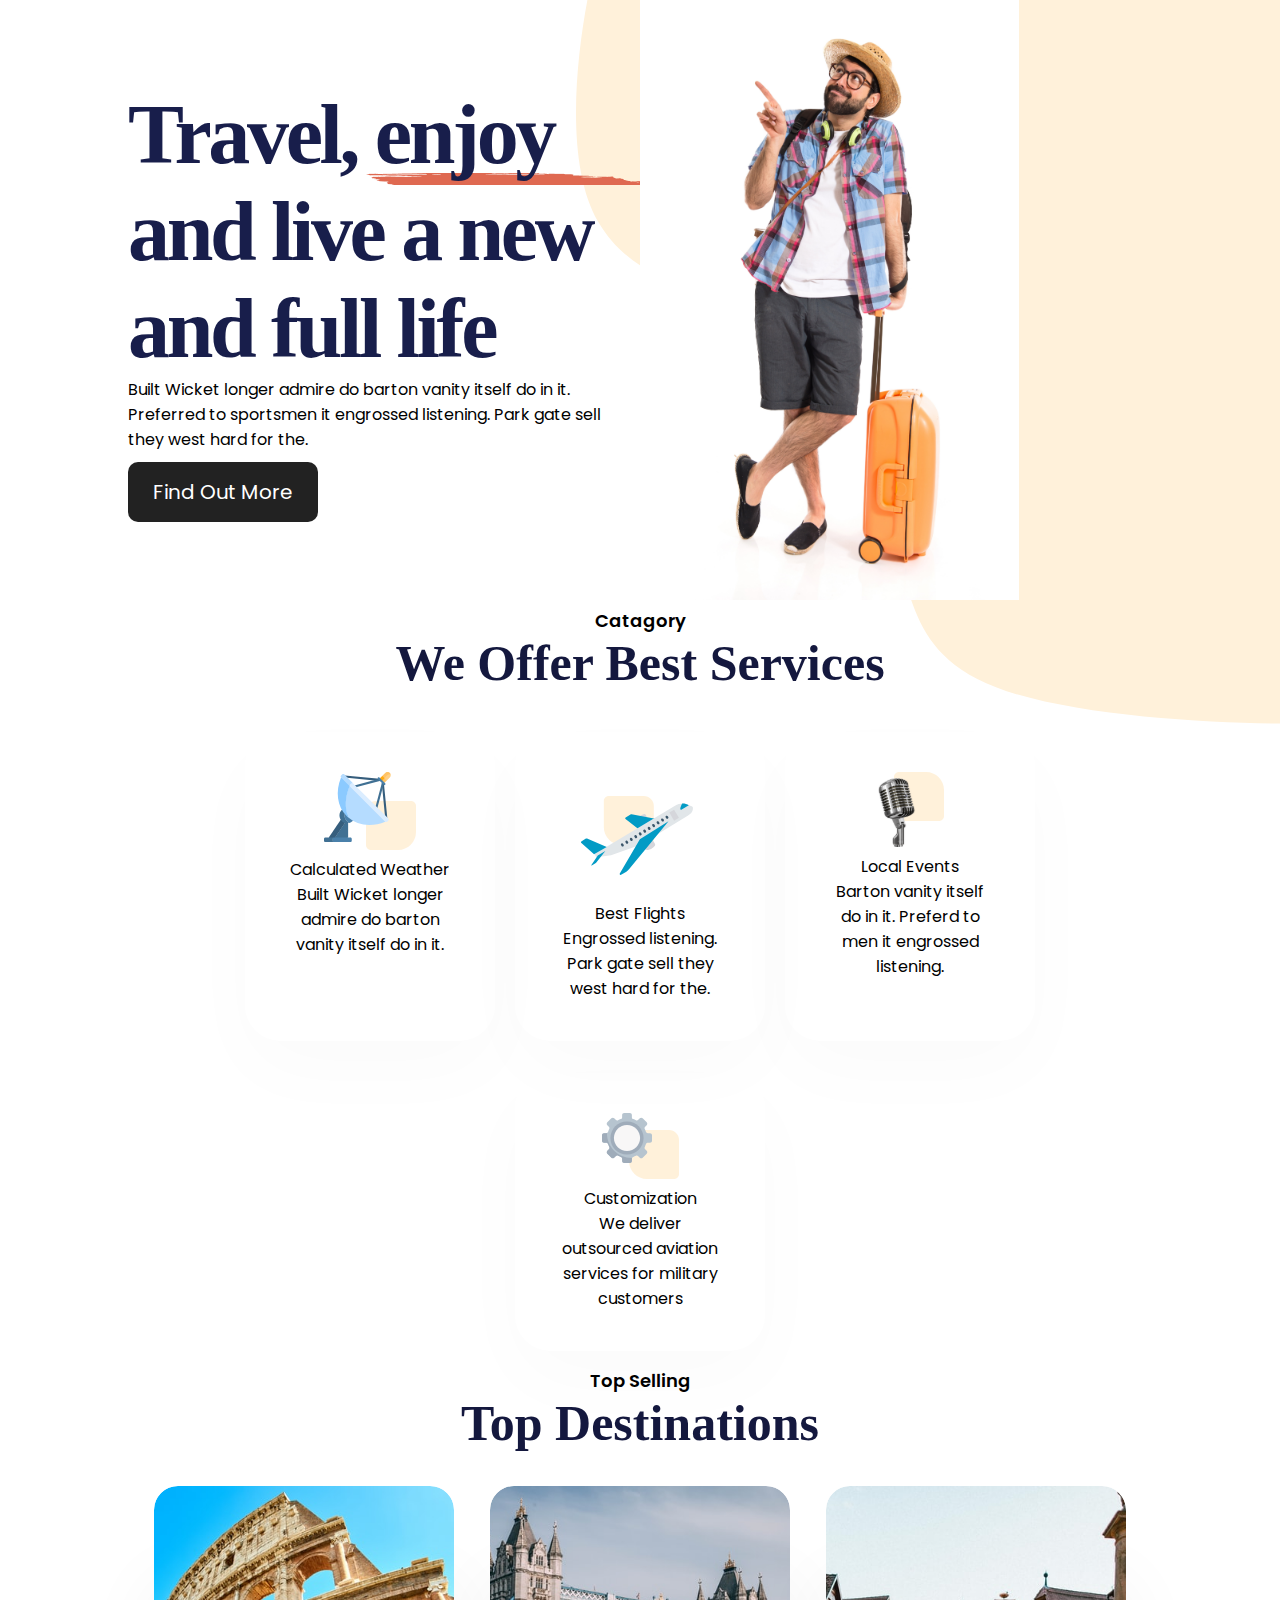
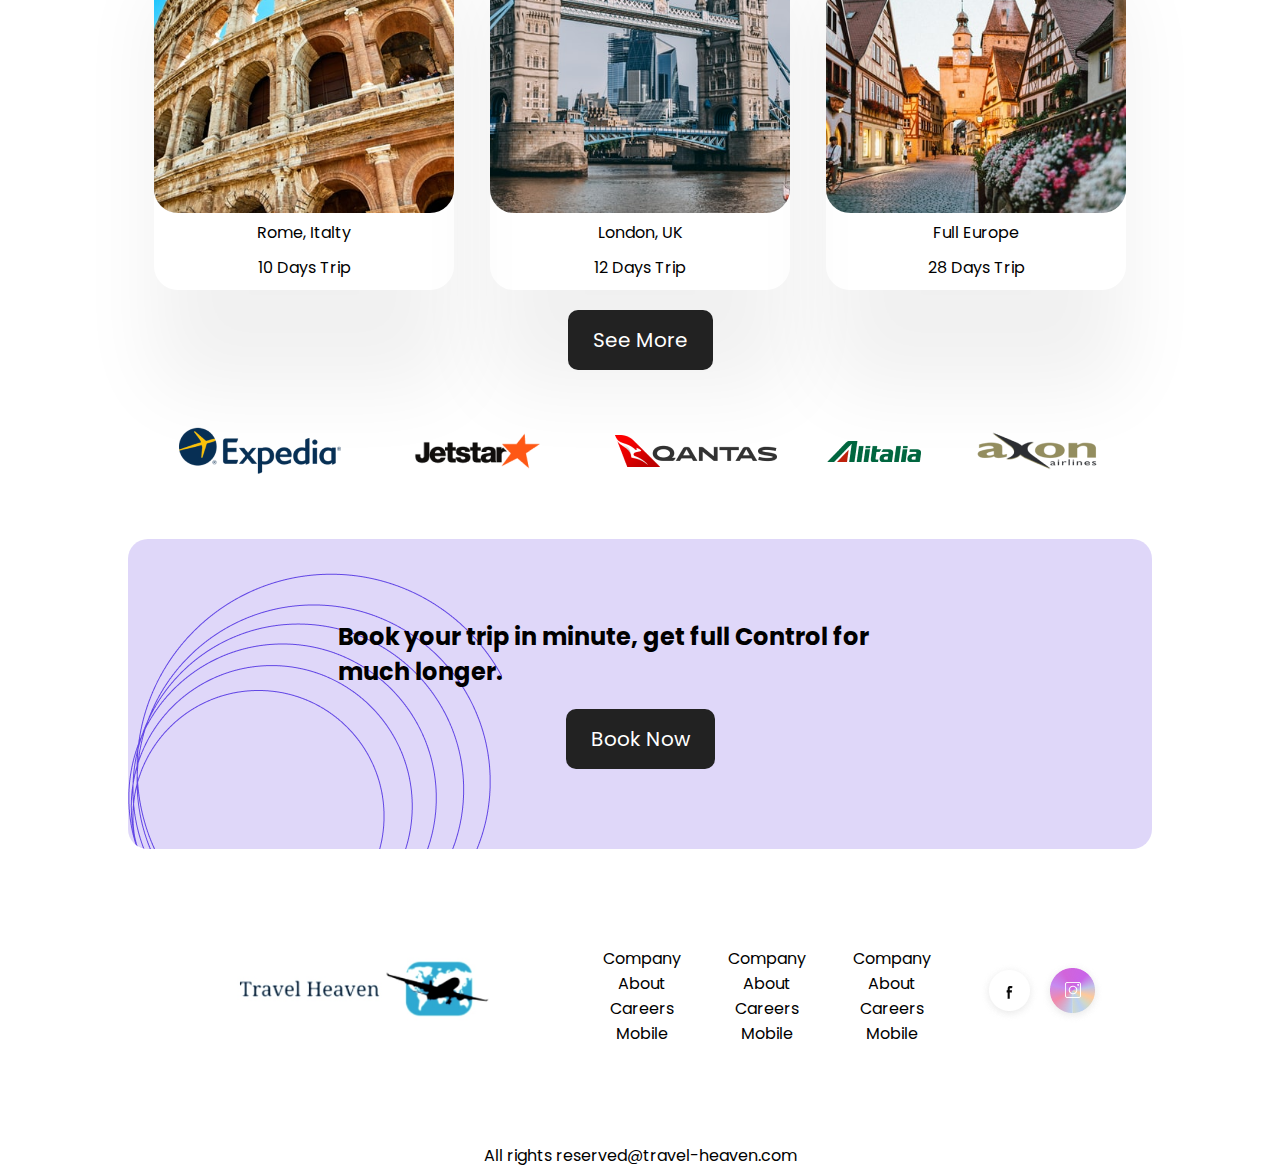
==== index.html @ d14e50e6 "travel heaven" ====
<!DOCTYPE html>
<html lang="en">

<head>
    <meta charset="UTF-8">
    <meta http-equiv="X-UA-Compatible" content="IE=edge">
    <meta name="viewport" content="width=device-width, initial-scale=1.0">
    <link rel="stylesheet" href="main.css">
    <title>Travel Heaven</title>
</head>

<body class="hero-bg">

    <header>
        <nav class="navbar container">
            <div class="nav-logo"><img src="assets/Logo.svg" alt=""></div>
            
        </nav>
    </header>

    <section class="container hero-section">
        <div class="intro-text">
            <h1>Travel,<span class="highlight"> enjoy</span>
                and live a new
                and full life</h1>
            <p>Built Wicket longer admire do barton vanity itself do in it. Preferred to sportsmen it engrossed
                listening. Park gate sell they west hard for the.</p>
            <a style="text-decoration: none;" class="btn" href="">Find Out More</a>

        </div>
        <div class="intro-image">
            <img src="assets/tourist-pointing-up.jpg" style="height: 600px;" alt="">
        </div>
    </section>
    <section class="container catagory-section">
        <div class="section-intro">
            <p>Catagory</p>
            <h2>We Offer Best Services</h2>
        </div>
        <div class="catagories">
            <div class="single-catagory">
                <img src="assets/satelite.svg" alt="">
                <p>Calculated Weather</p>
                <P>Built Wicket longer admire do barton vanity itself do in it.</P>
            </div>
            <div class="single-catagory">
                <img src="assets/plane.svg" alt="">
                <p>Best Flights</p>
                <P>Engrossed listening. Park gate sell they west hard for the.</P>
            </div>
            <div class="single-catagory">
                <img src="assets/local-events.svg" alt="">
                <p>Local Events</p>
                <P>Barton vanity itself do in it. Preferd to men it engrossed listening. </P>
            </div>
            <div class="single-catagory">
                <img src="assets/customization.svg" alt="">
                <p>Customization</p>
                <P>We deliver outsourced
                    aviation services for
                    military customers</P>
            </div>
        </div>
    </section>
    <section class="container destinations-section">
        <div class="section-intro">
            <p>Top Selling</p>
            <h2>Top Destinations</h2>
        </div>
        <div class="destinations">
            <div class="single-destination">
                <img src="assets/Rome.jpg" alt="" />
                <p>Rome, Italty</p>
                <p>10 Days Trip</p>
            </div>
            <div class="single-destination">
                <img src="assets/London.jpg" alt="" />
                <p>London, UK</p>
                <p>12 Days Trip</p>
            </div>
            <div class="single-destination">
                <img src="assets/Europe.jpg" alt="" />
                <p>Full Europe</p>
                <p>28 Days Trip</p>
            </div>
        </div>
        <div ><a href="packages.html" class="btn load-more" style="text-decoration: none;">See More</a></div>
    </section>

    <!-- brand section -->
    <section class="brands container">
        <div class="brand"><img src="assets/expedia.png" alt=""></div>
        <div class="brand"><img src="assets/jetstart.png" alt=""></div>
        <div class="brand"><img src="assets/qantas.png" alt=""></div>
        <div class="brand"><img src="assets/alitalia.png" alt=""></div>
        <div class="brand"><img src="assets/axon.png" alt=""></div>
    </section>

    <!-- subscribe section -->
    <section class="subscribe-section">
        <div class="container">
            <h2>Book your trip in minute, get full
                Control for much longer.</h2>
            <div class="input-group">
                
                <a href="book.php" style="text-decoration: none;" class="btn">Book Now</a>
            </div>
        </div>
    </section>
    <footer class="container footer">
        <div class="footer-content">
            <div class="logo">
                <img src="assets/Logo.jpg" style="width: 380px;" alt="" />
                
            </div>
            <div>
                <p>Company</p>
                <p>About</p>
                <p>Careers</p>
                <p>Mobile</p>
            </div>
            <div>
                <p>Company</p>
                <p>About</p>
                <p>Careers</p>
                <p>Mobile</p>
            </div>
            <div>
                <p>Company</p>
                <p>About</p>
                <p>Careers</p>
                <p>Mobile</p>
            </div>
            <div>
                <div class="social-icon">
                    <div><img src="assets/facebook.png" alt="">
                    </div>
                    <div><img src="assets/instagram.png" alt="">
                    </div>
                </div>
            </div>
        </div>
        <p>All rights reserved@travel-heaven.com</p>
    </footer>

    <script src="script.js"></script>

</body>

</html>
---- main.css ----
@import url('https://fonts.googleapis.com/css2?family=Poppins:wght@500&display=swap');

*{
    margin: 0;
    padding: 0;
    box-sizing: border-box;
}
body{
    font-family: 'Poppins', sans-serif;
}
h1,h2,h3,h4,h5,h6{
    font-family: "Volkhov", serif;
}
/* global */
.container{
    max-width: 1160px;
    margin: auto;
    
}
.section-intro{
    text-align: center;
}
.section-intro h2{
    font-size: 50px;
    font-weight: 700;
    color: #14183E;
    margin-bottom: 24px;
}
.section-intro p{
    font-size: 18px;
    font-weight: 600;
}
.hero-bg{
    background-image: url(assets/Decore.svg);
    background-repeat: no-repeat;
    background-position: 100% 0;
}
/* navbar */
.navbar{
    display: flex;
    align-items: center;
    justify-content: space-between;
    padding: 24px 0;
    font-weight: 600;
    color: #212832;
}
.nav-menu{
    list-style: none;
    display: flex;
    align-items: center;

}
.menu-item{
    cursor: pointer;
    margin: 0 6px;
    padding: 6px 15px;
}

/* hero-section */

.hero-section{
    display: flex;
    align-items: center;
}
.intro-text{
    max-width: 50%;
}
.highlight{
    position: relative;
}
.highlight::after{
    content: url(assets/h2-underline.png);
    position: absolute;
    width: 90%;
    left: 0;
    top: 20px;
    z-index: -1;

}
.intro-text h1{
    color: #181E4B;
    letter-spacing: -0.04em;
    font-size: 84px;

}
.intro-image img{
    width: 100%;
}

/* catagory section */

.catagory-section{
    text-align: center;
}
.catagories{
    display: flex;
    flex-wrap: wrap;
    justify-content: center;
}
.single-catagory{
    cursor: pointer;
    padding: 40px;
    margin: 16px 10px;
    border-radius: 36px;
    width: 250px;
    box-shadow: 0 30px 80px rgba(0,0,0,0.02);
    transition: all ease-in-out 0.5s;
}
.single-catagory:hover{
    box-shadow: 0 100px 80px rgba(0.05,0,0,0.05); 
}

/* top destinations section */
.destinations-section{
    text-align: center;
}
.destinations{
    display: flex;
    align-items: center;
    justify-content: space-evenly;
    flex-wrap: wrap;
}
.single-destination{
    max-width: 300px;
    margin: 10px;
    cursor: pointer;
    border-radius: 24px;
    box-shadow: 0 100px 80px rgba(0,0,0,0.06);
    overflow: hidden;
}
.single-destination:hover{
    box-shadow: 0 200px 80px rgba(0,0,0,0.05); 
    
}
.single-destination img{
    width: 100%;
    border-radius: 24px;
    height: 327px;
    object-fit:cover;
}
.single-destination p{
    padding: 0 16px 10px;
}

/* brand section */
.brands{
    display: flex;
    align-items: center;
    justify-content: space-evenly;
}
.brand img{
    width: 100%;
}

/* subscribe section */
.subscribe-section .container{
    padding: 80px;
    border-radius: 20px;
    background: #DFD7F9 url(assets/subscribe-decor-left.png) no-repeat bottom left;
}
.subscribe-section h2{
    font-family: 'Poppins', sans-serif;
    width: 70%;
    margin: auto;
}
.input-group{
    margin-top: 10px;
    /* display: inline-block; */
    display: flex;
    justify-content: center;
    flex-wrap: wrap;
}
.subscribe-section input{
    padding: 15px 30px;
    border-radius: 6px;
    border: none;
    outline: none;
}

/*booking*/
.booking{
    padding-top:50px ;
}
.booking .book-form{
    margin: 100px;
    padding:2rem;
    background: black;
 }
 
 .booking .book-form .flex{
    display: flex;
    flex-wrap: wrap;
    gap:2rem;
 }
 
 .booking .book-form .flex .inputBox{
    flex:1 1 41rem;
 }
 
 .booking .book-form .flex .inputBox input{
    width: 100%;
    padding:1.2rem 1.4rem;
    font-size: 1.6rem;
    color:rgb(17, 15, 15);
    text-transform: none;
    margin-top: 1.5rem;
    border:1rem solid #222;
 }
 
 .booking .book-form .flex .inputBox input:focus{
    background: #222;
    color:#fff;
 }
 
 .booking .book-form .flex .inputBox input:focus::placeholder{
    color:#DFD7F9;
 }
 
 .booking .book-form .flex .inputBox span{
    font-size: 1.5rem;
    color:#222;
 }
 
 .booking .book-form .btn{
    margin-top: 2rem;
 }

 .btn{
    display: inline-block;
    background: #222;;
    margin-top: 10px;
    color:#fff;
    border-radius: 10px;
    font-size: 20px;
    padding:15px 25px;
    cursor: pointer;
 }
 
 .btn:hover{
    background: goldenrod;
 }


/* about us */
.about{
    margin: 50px 70px;

    display: flex;
    align-items: center;
    flex-wrap: wrap;
    gap:1rem;
 }
 
 
 .about .image img{
     border-radius: 10px;
    width: 100%;
 }
 
 .about .content{
    flex:1 1 30rem;
    text-align: center;
 }
 
 .about .content h3{
    font-size: 3rem;
    color:#222;
 }
 
 .about .content p{
    font-size: 1.5rem;
    color:rgb(60, 58, 58);
    line-height: 2;
    padding:1rem 0;
 }
 
 .about .content .icons-container{
    margin-top: 2rem;
    display: flex;
    flex-wrap: wrap;
    gap:15px;
    align-items: flex-end;
 }
 
 .about .content .icons-container .icons{
    background: rgb(60, 58, 58);
    padding:2rem;
    flex:1 1 16rem;
    border-radius: 20px;
    cursor: pointer;
    
 }
 
 .about .content .icons-container .icons span{
    font-size: 1.5rem;
    color:#222;
    display:block;
    color: #fff;
    
 }
 


/* footer */
.footer-content{
    display: flex;
    padding: 40px 0;
    align-items: center;
    justify-content: space-evenly;
}
.footer p{
    text-align: center;
}
.footer-content .social-icon{
    cursor: pointer;
    max-width: 100%;
    display: flex;
    align-items: center;
    justify-content: center;
}

@media screen and (max-width:1440px) {
    .container{
        width: 80%;
    }
    
}


.navbar{
    display: none;
}
/* tablet */
@media screen and (max-width:768px) {
    .container{
        width: 90%;
        margin: auto;
    }
    .hero-section{
        flex-direction: column-reverse;
    }
    .highlight{
        display: none;
    }
    .brands{
        flex-direction: column;
        justify-content: center;
    }
}

/* mobile */
@media screen and (max-width:425px){
    .container{
        width: 90%;
    }
    .hero-section h1{
        font-size: 50px;
    }
    .highlight{
        display: none;
    }
    .subscribe-section .container{
        padding: 35px;
    }
    .subscribe-section h2{
        width: 100%;
    }
    .footer-content{
        flex-direction: column;
        align-items: center;
        justify-content: center;
    }
    .footer-content .logo{
        display: block;
        display: flex;
        flex-direction: column;
        align-items: center;
        padding: 20px;
    }
    .footer-content .logo img{
        max-width: 80px;
    }
    .intro-text{
        width: 100%;
    }
    
}
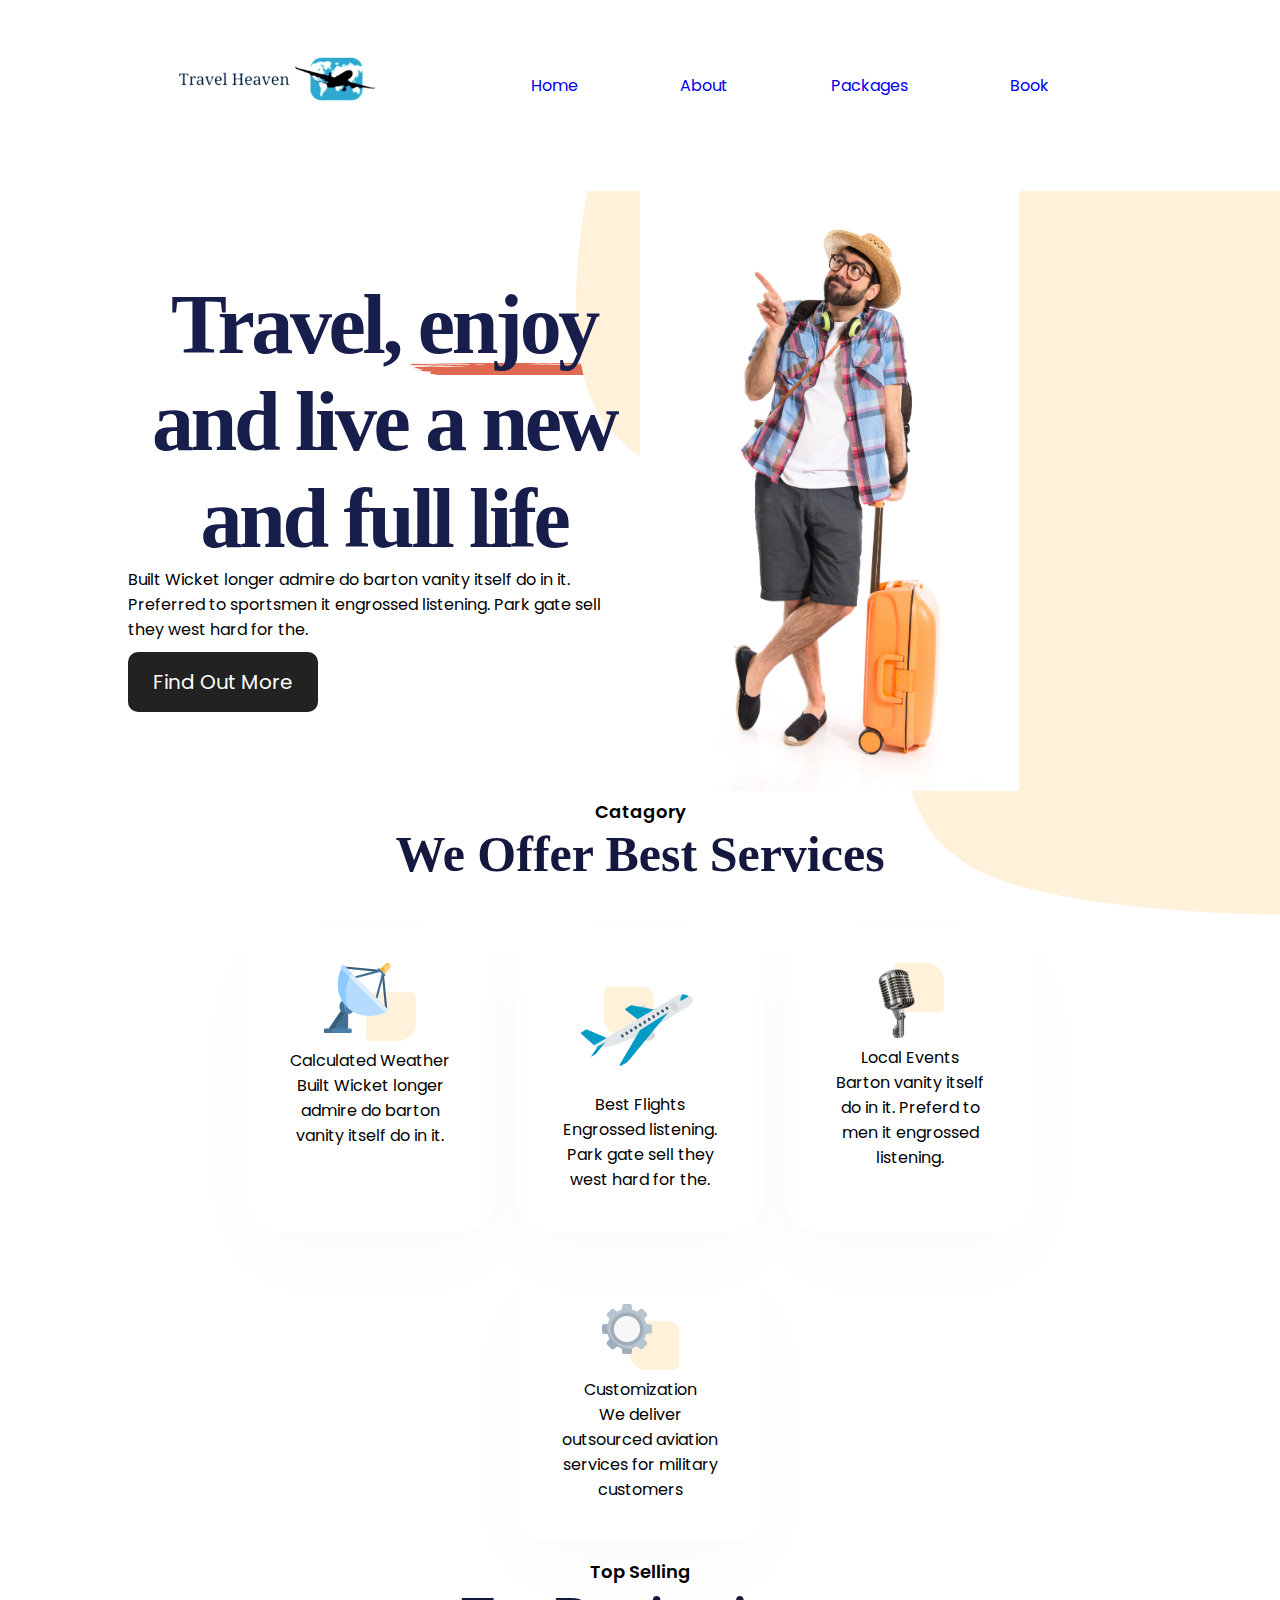
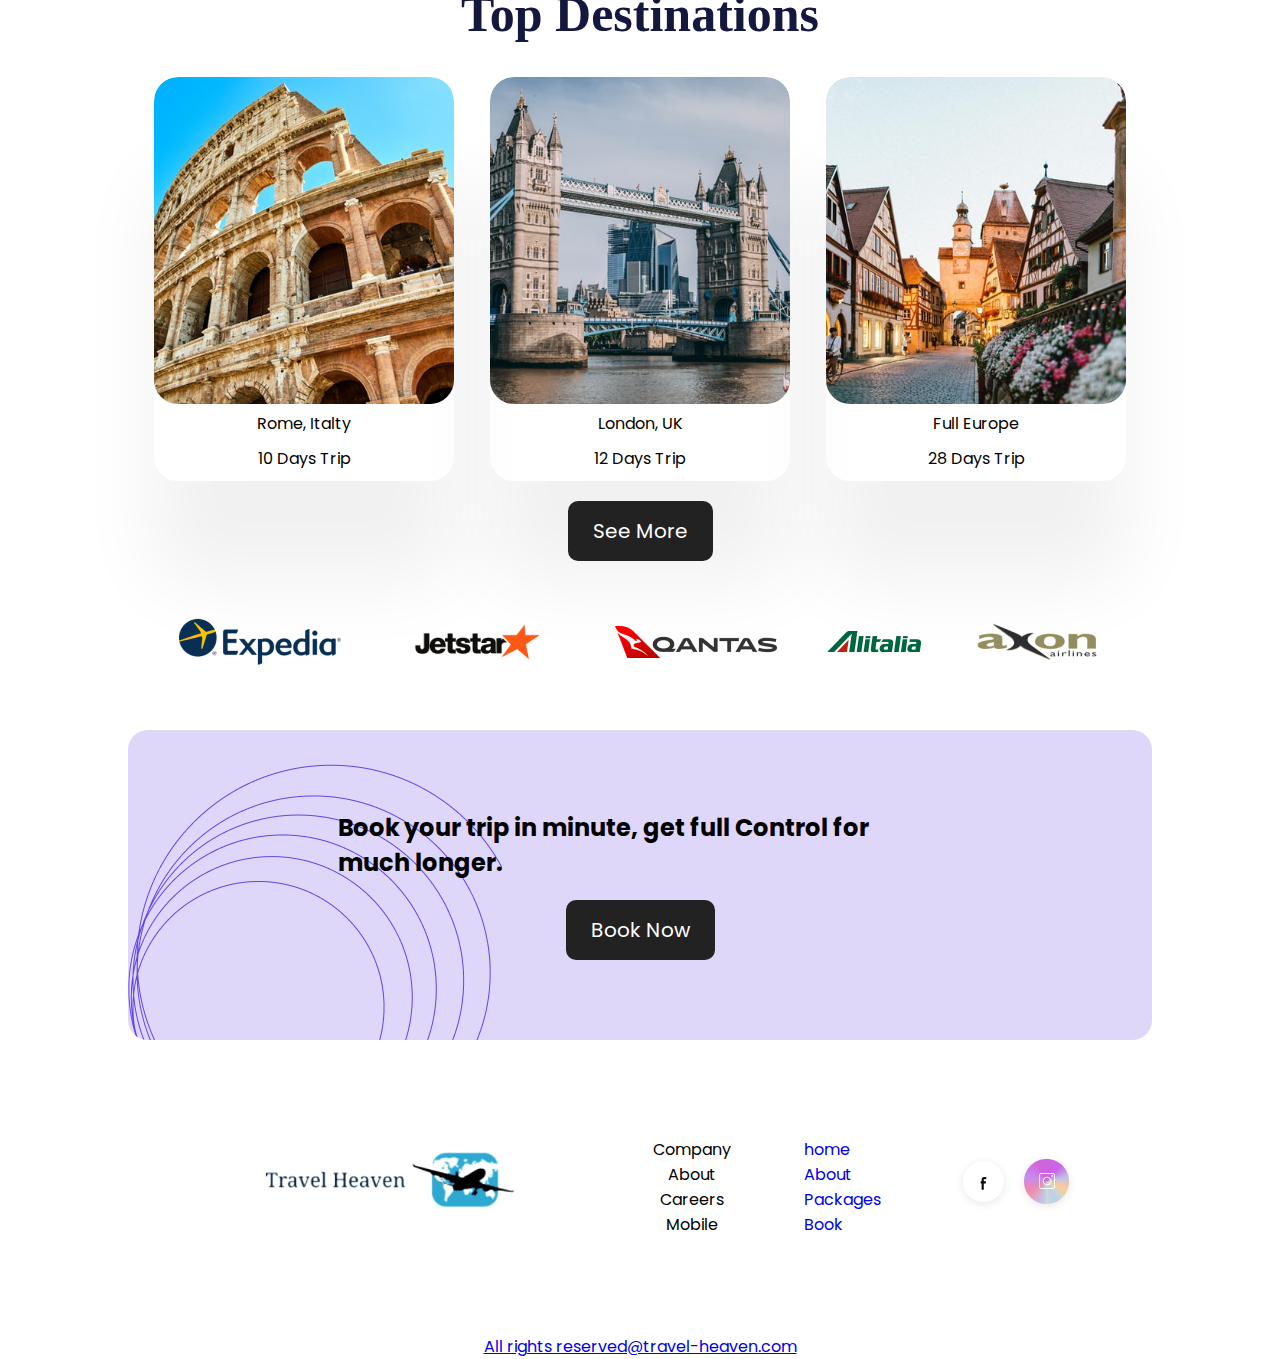
==== commit 84c32702: "updated" ====
--- a/index.html
+++ b/index.html
@@ -9,14 +9,22 @@
     <title>Travel Heaven</title>
 </head>
 
-<body class="hero-bg">
+<body >
+    <section class="header container">
 
-    <header>
-        <nav class="navbar container">
-            <div class="nav-logo"><img src="assets/Logo.svg" alt=""></div>
-            
-        </nav>
-    </header>
+        <a href="index.html" class="logo"><img src="assets/Logo.jpg" style="width: 300px;" alt="" /></a>
+     
+        
+           <a href="index.html">Home</a>
+           <a href="about.html">About</a>
+           <a href="packages.html">Packages</a>
+           <a href="book.php">Book</a>
+        
+     
+        <div id="menu-btn" class="fas fa-bars"></div>
+     
+     </section>
+     <div class="hero-bg">
 
     <section class="container hero-section">
         <div class="intro-text">
@@ -119,17 +127,11 @@
                 <p>Careers</p>
                 <p>Mobile</p>
             </div>
-            <div>
-                <p>Company</p>
-                <p>About</p>
-                <p>Careers</p>
-                <p>Mobile</p>
-            </div>
-            <div>
-                <p>Company</p>
-                <p>About</p>
-                <p>Careers</p>
-                <p>Mobile</p>
+            <div class="footer-link">
+                <a href="index.html">home</p>
+                <a href="about.html">About</p>
+                <a href="packages.html">Packages</p>
+                <a href="book.php">Book</p>
             </div>
             <div>
                 <div class="social-icon">
@@ -142,7 +144,7 @@
         </div>
         <p>All rights reserved@travel-heaven.com</p>
     </footer>
-
+</div>
     <script src="script.js"></script>
 
 </body>
--- a/main.css
+++ b/main.css
@@ -35,28 +35,23 @@
     background-repeat: no-repeat;
     background-position: 100% 0;
 }
-/* navbar */
-.navbar{
-    display: flex;
+
+/* hero-section */
+.header{
+    position: sticky;
+    background-color: #fff;
+    display: flex;
+    padding-bottom: 20px;
+    box-shadow: rgba(0,0,0,.1);
     align-items: center;
     justify-content: space-between;
-    padding: 24px 0;
-    font-weight: 600;
-    color: #212832;
-}
-.nav-menu{
-    list-style: none;
-    display: flex;
-    align-items: center;
-
-}
-.menu-item{
-    cursor: pointer;
-    margin: 0 6px;
-    padding: 6px 15px;
-}
-
-/* hero-section */
+ }
+ 
+
+ .header a{
+     text-decoration: none;
+ }
+
 
 .hero-section{
     display: flex;
@@ -298,6 +293,53 @@
     color: #fff;
     
  }
+
+ /* login */
+ .form-box {
+    display: flex;
+    flex-direction: column;
+    justify-content: center;
+    align-items: center;
+    padding-top: 50px;
+  }
+  h1 {
+    color: rgb(80, 153, 15);
+    font-size: 40px;
+    text-align: center;
+  }
+ 
+  .label {
+    font-size: large;
+    font-weight: bold;
+  }
+ 
+  #firstName,
+  #lastName,
+  #email,
+  #password1,
+  #password2 {
+    padding: 5px 10px;
+    font-size: large;
+    width: 300px;
+  }
+ 
+  #btn {
+    background-color: rgb(10, 4, 69);
+    color: white;
+    padding: 8px 15px;
+    font-size: large;
+    font-weight: bold;
+    outline: none;
+    cursor: pointer;
+    border: none;
+    border-radius: 8px;
+  }
+ 
+  #btn:hover {
+    background-color: rgba(12, 53, 2, 0.774);
+    transition: 1s;
+  }
+
  
 
 
@@ -307,6 +349,9 @@
     padding: 40px 0;
     align-items: center;
     justify-content: space-evenly;
+}
+.footer-link a{
+    text-decoration: none;
 }
 .footer p{
     text-align: center;
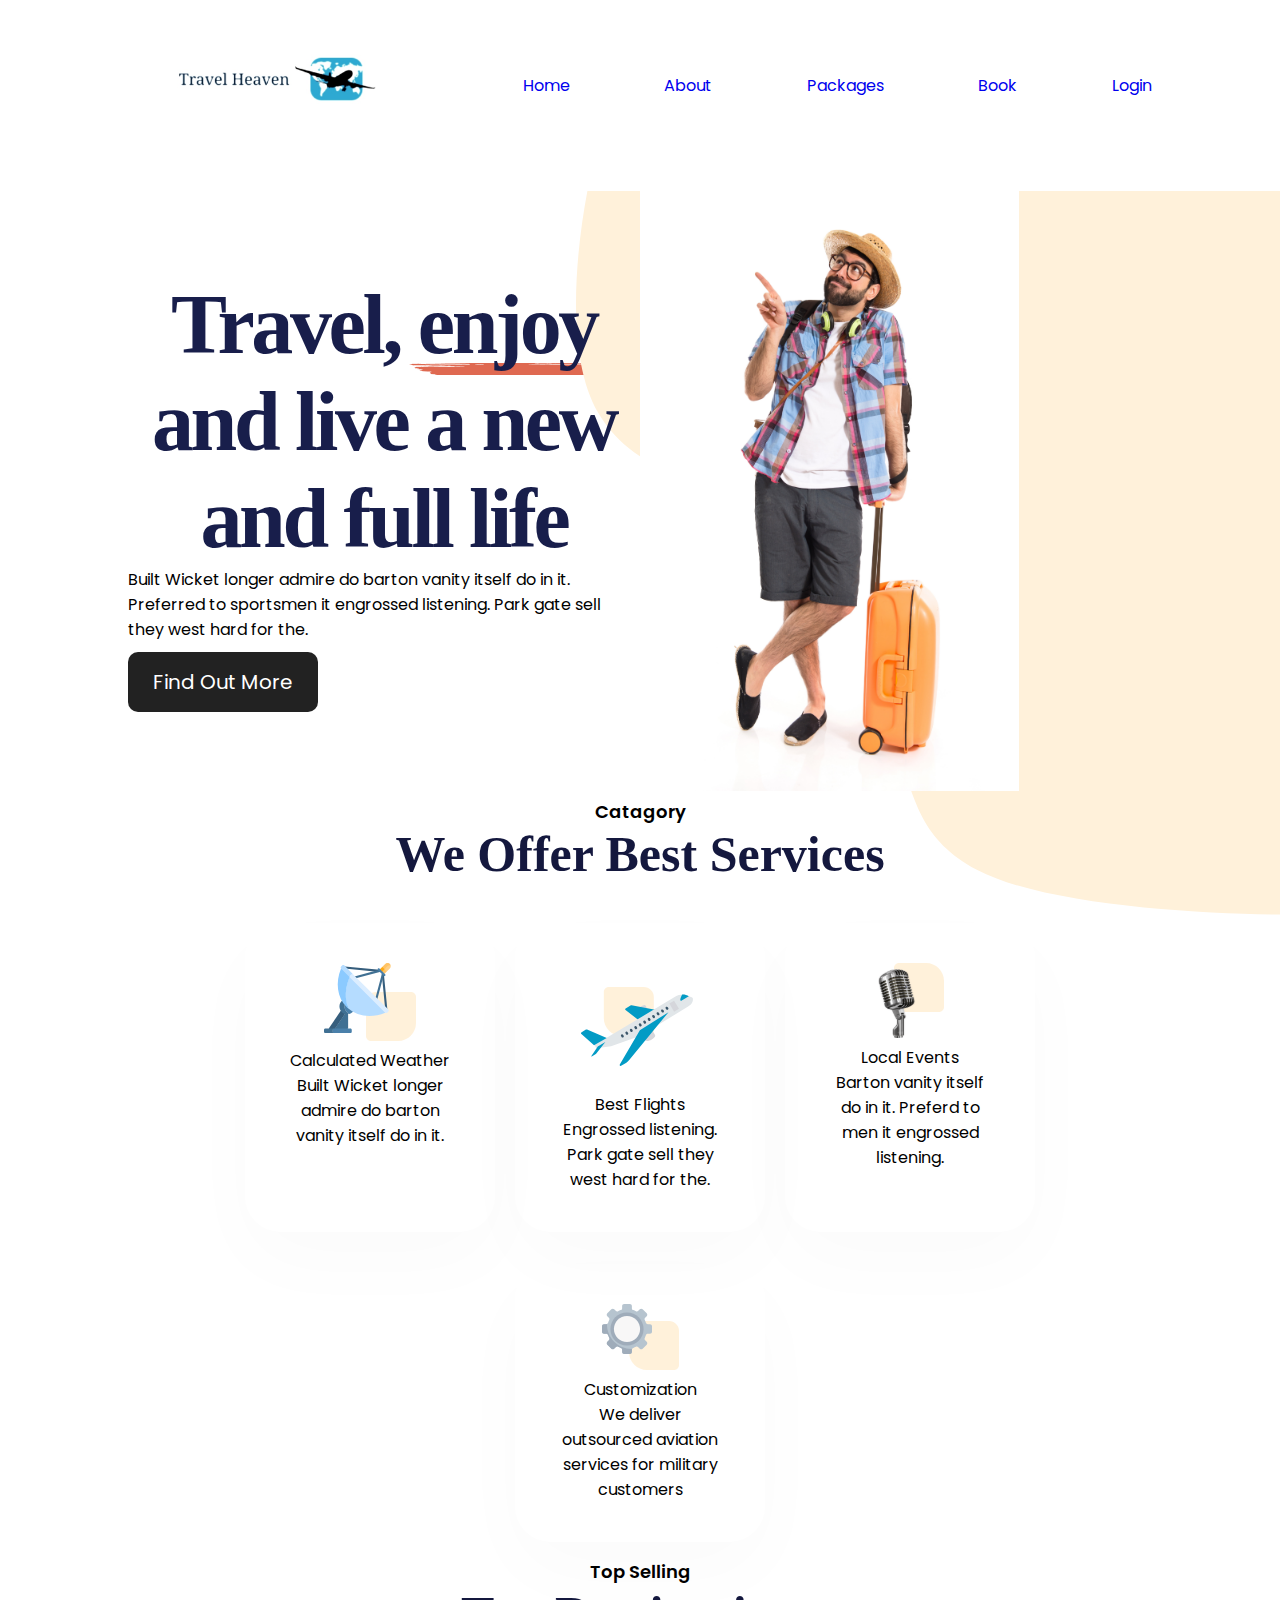
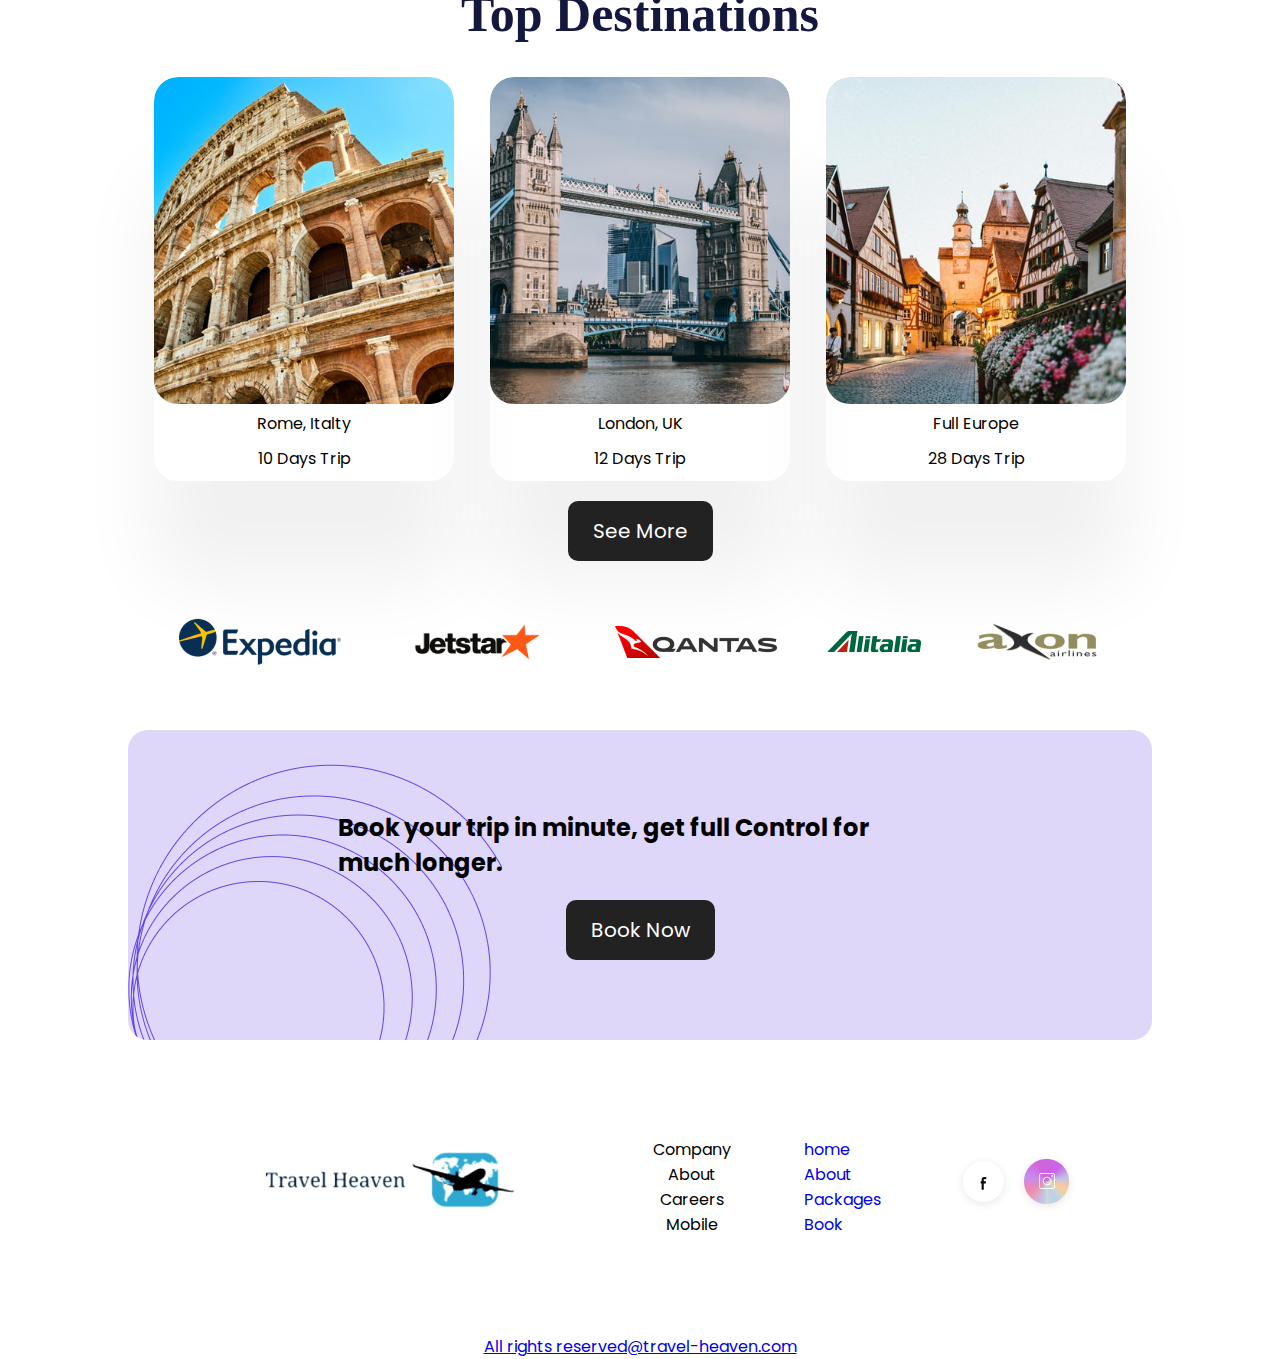
==== commit c3c70867: "updated again" ====
--- a/index.html
+++ b/index.html
@@ -19,11 +19,11 @@
            <a href="about.html">About</a>
            <a href="packages.html">Packages</a>
            <a href="book.php">Book</a>
-        
-     
-        <div id="menu-btn" class="fas fa-bars"></div>
+           <a href="login.html">Login</a>
+    
      
      </section>
+
      <div class="hero-bg">
 
     <section class="container hero-section">
--- a/main.css
+++ b/main.css
@@ -11,15 +11,36 @@
 h1,h2,h3,h4,h5,h6{
     font-family: "Volkhov", serif;
 }
+
 /* global */
+.hero-bg{
+    background-image: url(assets/Decore.svg);
+    background-repeat: no-repeat;
+    background-position: 100% 0;
+}
 .container{
     max-width: 1160px;
     margin: auto;
     
 }
+
+.header{
+    position: sticky;
+    background-color: #fff;
+    display: flex;
+    padding-bottom: 20px;
+    align-items: center;
+    justify-content: space-between;
+ }
+ 
+
+ .header a{
+     text-decoration: none;
+ }
 .section-intro{
     text-align: center;
 }
+
 .section-intro h2{
     font-size: 50px;
     font-weight: 700;
@@ -30,27 +51,10 @@
     font-size: 18px;
     font-weight: 600;
 }
-.hero-bg{
-    background-image: url(assets/Decore.svg);
-    background-repeat: no-repeat;
-    background-position: 100% 0;
-}
+
 
 /* hero-section */
-.header{
-    position: sticky;
-    background-color: #fff;
-    display: flex;
-    padding-bottom: 20px;
-    box-shadow: rgba(0,0,0,.1);
-    align-items: center;
-    justify-content: space-between;
- }
- 
-
- .header a{
-     text-decoration: none;
- }
+
 
 
 .hero-section{
@@ -164,12 +168,6 @@
     display: flex;
     justify-content: center;
     flex-wrap: wrap;
-}
-.subscribe-section input{
-    padding: 15px 30px;
-    border-radius: 6px;
-    border: none;
-    outline: none;
 }
 
 /*booking*/
